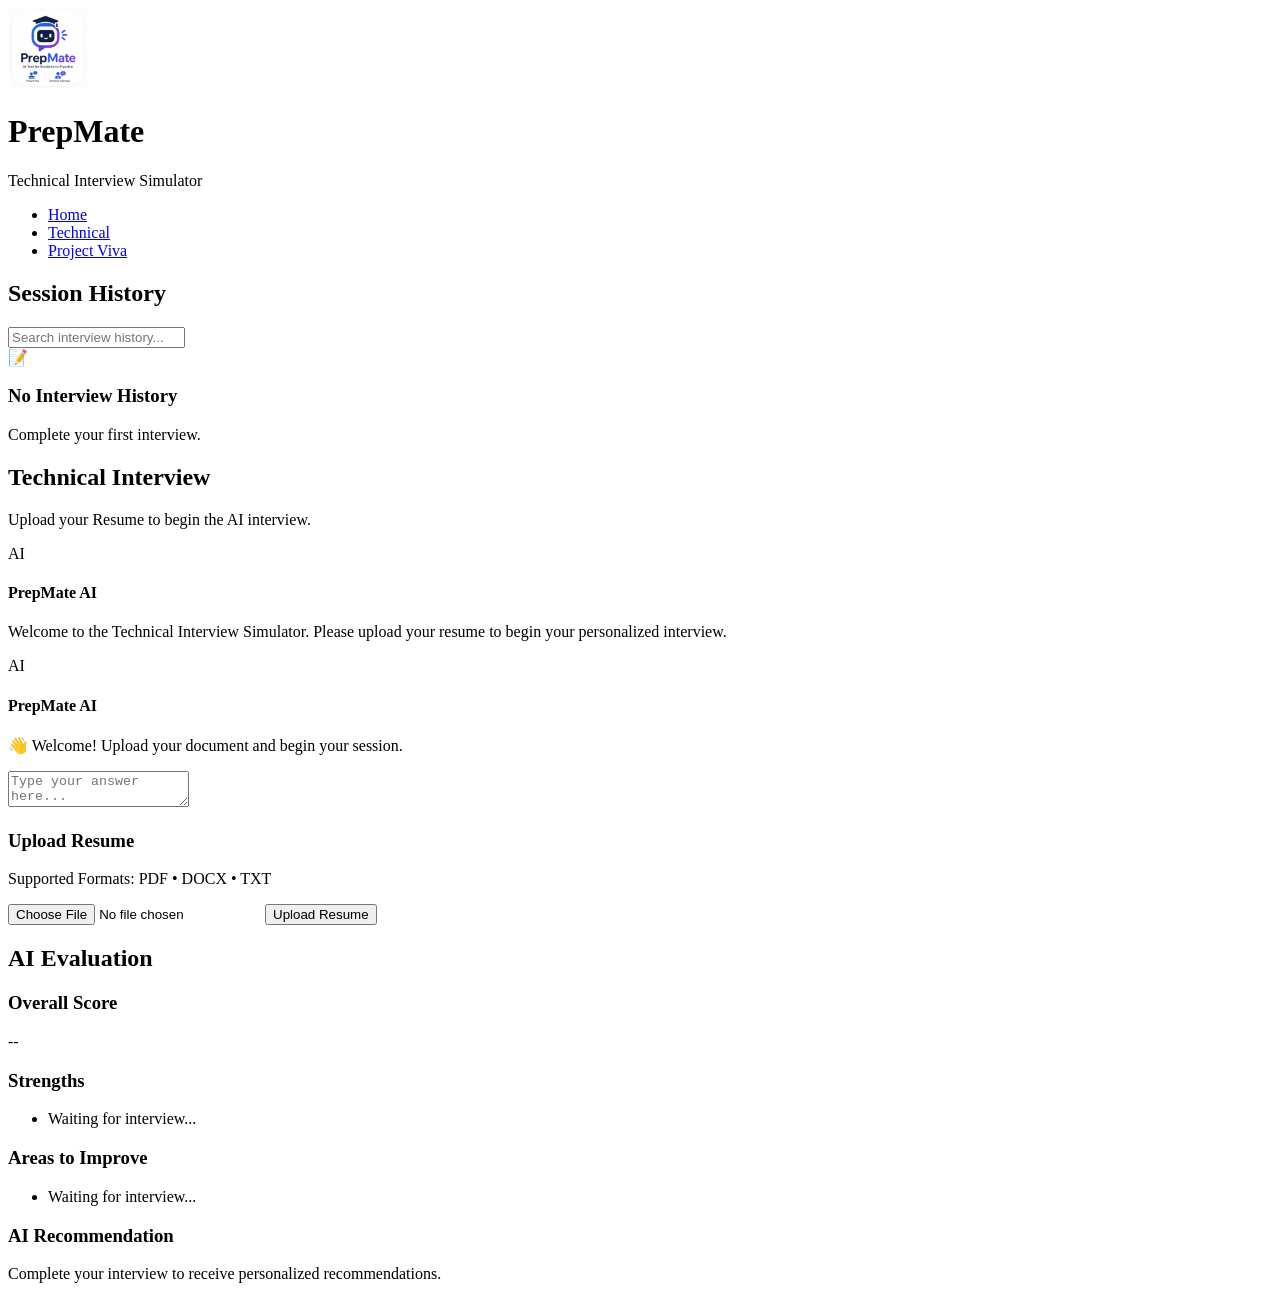
==== src/technical.html @ 107748c3 "Add files via upload" ====
<!DOCTYPE html>
<html lang="en">

<head>

    <meta charset="UTF-8">

    <meta name="viewport"
          content="width=device-width, initial-scale=1.0">

    <title>PrepMate | Technical Interview</title>

    <!-- Google Font -->

    <link rel="preconnect"
          href="https://fonts.googleapis.com">

    <link rel="preconnect"
          href="https://fonts.gstatic.com"
          crossorigin>

    <link href="https://fonts.googleapis.com/css2?family=Poppins:wght@300;400;500;600;700&display=swap"
          rel="stylesheet">

    <!-- CSS -->

   <link rel="stylesheet" href="css/technical.css">
  
</head>

<body class="technical-page">

<!-- ======================================================
                        NAVIGATION BAR
======================================================= -->

<header class="dashboard-navbar">

    <div class="brand">

        <img src="../images/Prepmate_logo.png"
             alt="PrepMate Logo"
             class="logo"
             width="80"
             height="80">

        <h1>PrepMate</h1>

    </div>

    <div class="page-title">

        <span>Technical Interview Simulator</span>

    </div>

    <nav>

        <ul>

            <li>

                <a href="index.html">

                    Home

                </a>

            </li>

            <li>

                <a class="active"
                   href="technical.html">

                    Technical

                </a>

            </li>

            <li>

                <a href="viva.html">

                    Project Viva

                </a>

            </li>

        </ul>

    </nav>

</header>



<!-- ======================================================
                    MAIN DASHBOARD
======================================================= -->

<main class="technical-dashboard">



<!-- ======================================================
                    SESSION HISTORY SIDEBAR
======================================================= -->

<aside id="historyPanel">

    <!-- Sidebar Heading -->

    <div class="panel-heading">

        <h2>Session History</h2>

    </div>

    <!-- Search (Optional) -->

    <div class="history-search">

        <input
            type="text"
            id="historySearch"
            placeholder="Search interview history...">

    </div>

    <!-- History List -->

    <div id="historyContainer">


        <div class="empty-history">

            <div class="history-icon">📝</div>

            <h3>No Interview History</h3>

            <p>

                Complete your first technical interview.
                Your interview sessions will appear here.

            </p>

        </div>

    </div>

</aside>

<section id="chatWorkspace">

    <div class="workspace-header">

        <h2>

            Technical Interview

        </h2>

        <p>

            Upload your Resume to begin the AI interview.

        </p>

    </div>



   
        <!-- ======================================================
                    CHAT CONTAINER
    ======================================================= -->

    <section id="chatContainer">

        <!-- Initial AI Welcome Message -->

        <div class="message ai-message">

            <div class="avatar">

                AI

            </div>

            <div class="message-content">

                <h4>PrepMate AI</h4>

                <p>Welcome to the Technical Interview Simulator.
Please upload your resume to begin your personalized interview.
                </p>

            </div>

        </div>



        <!-- ==================================================

            Dynamic chat messages will appear here.

        =================================================== -->

        <div id="chatMessages">

            <!--

            JavaScript Example

            <div class="message user-message"></div>

            <div class="message ai-message"></div>

            -->

        </div>

    </section>



    <!-- ======================================================
                    AI TYPING INDICATOR
    ======================================================= -->

    <div id="typingIndicator" class="hidden">

        <span></span>

        <span></span>

        <span></span>

    </div>



    <!-- ======================================================
                    CHAT INPUT
    ======================================================= -->

    <section id="inputSection">

        <textarea

            id="messageInput"

            rows="2"

            placeholder="Type your answer here..."></textarea>

        <!--

            JavaScript will display this button
            only when user types something.

        -->

        <button id="sendButton">

            Send

        </button>

    </section>

</section>



<!-- ======================================================
                    RIGHT PANEL
======================================================= -->

<aside id="evaluationPanel">

     <!-- Upload Card -->

    <section id="uploadCard">

    <h3>Upload Resume</h3>

    <p>Supported Formats: PDF • DOCX • TXT</p>

    <div class="upload-actions">

        <input
            type="file"
            id="resumeUpload"
            accept=".pdf,.docx,.txt">

        <button id="uploadButton">

            Upload Resume

        </button>

    </div>

</section>

    <div class="panel-heading">

        <h2>

            AI Evaluation

        </h2>

    </div>



    <!-- Overall Score -->

    <div class="evaluation-card">

        <h3>

            Overall Score

        </h3>

        <div id="overallScore">

            --

        </div>

    </div>



    <!-- Strengths -->

    <div class="evaluation-card">

        <h3>

            Strengths

        </h3>

        <ul id="strengthList">

            <li>

                Waiting for interview...

            </li>

        </ul>

    </div>



    <!-- Areas for Improvement -->

    <div class="evaluation-card">

        <h3>

            Areas to Improve

        </h3>

        <ul id="improvementList">

            <li>

                Waiting for interview...

            </li>

        </ul>

    </div>



    <!-- AI Recommendation -->

    <div class="evaluation-card">

        <h3>

            AI Recommendation

        </h3>

        <p id="recommendation">

            Complete your interview to receive personalized recommendations.

        </p>

    </div>

</aside>

</main>



<script src="js/config.js"></script>
<script src="js/api.js"></script>
<script src="js/ui.js"></script>
<script src="js/chat.js"></script>
<script src="js/upload.js"></script>
<script src="js/app.js"></script>

</body>

</html>
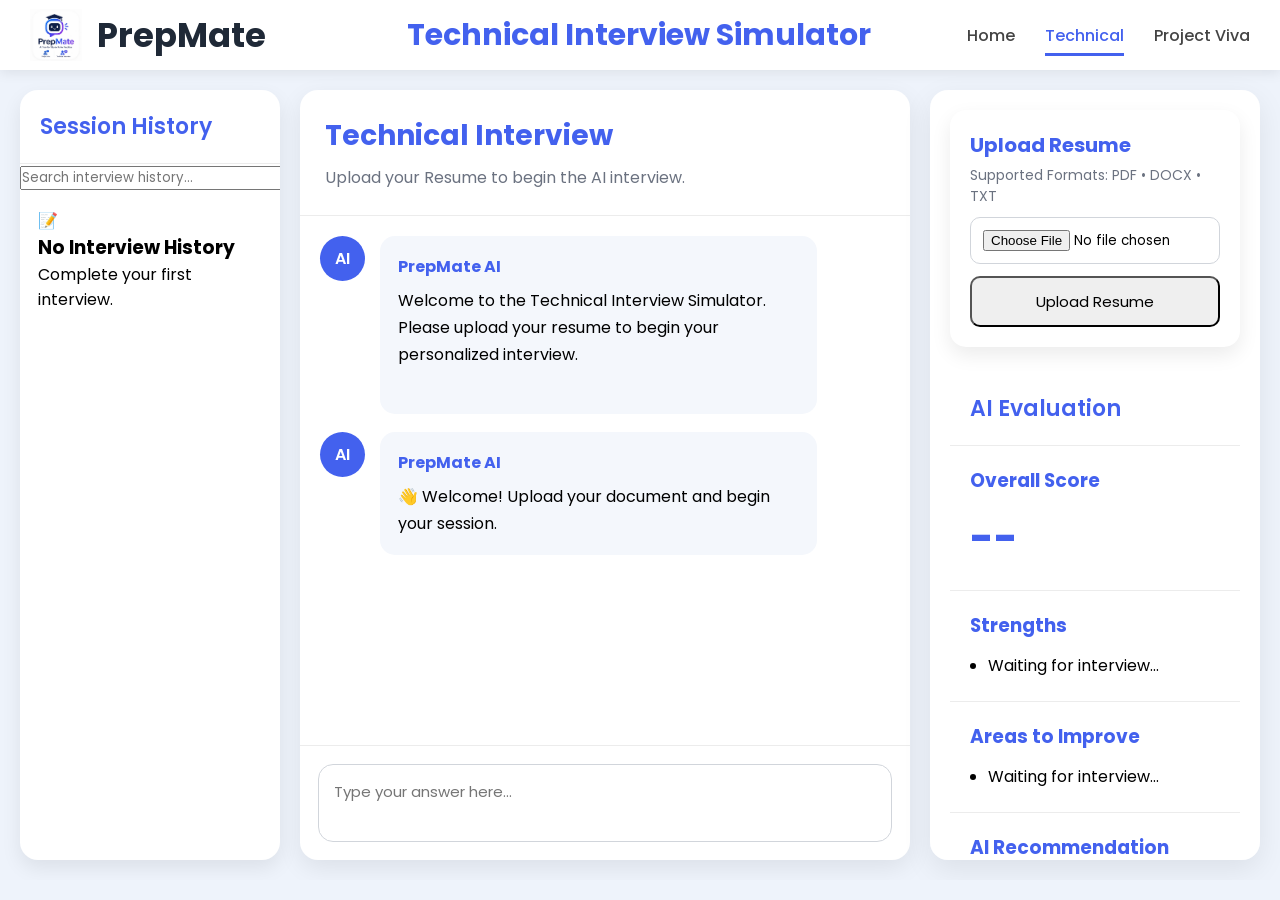
==== commit 4154f082: "Update technical.html" ====
--- a/src/technical.html
+++ b/src/technical.html
@@ -38,7 +38,7 @@
 
     <div class="brand">
 
-        <img src="../images/Prepmate_logo.png"
+        <img src="../src/images/Prepmate_logo.png"
              alt="PrepMate Logo"
              class="logo"
              width="80"
@@ -422,4 +422,4 @@
 
 </body>
 
-</html>+</html>
--- a/src/css/technical.css
+++ b/src/css/technical.css
@@ -0,0 +1,947 @@
+/*============================================================
+
+                    DASHBOARD LAYOUT
+                    technical.html
+
+=============================================================*/
+@import url('https://fonts.googleapis.com/css2?family=Poppins:wght@300;400;500;600;700&display=swap');
+
+*{
+    margin:0;
+    padding:0;
+    box-sizing:border-box;
+    font-family:'Poppins',sans-serif;
+}
+
+/* Dashboard Page */
+
+.technical-page{
+
+    background:#EEF3FB;
+
+    min-height:100vh;
+
+}
+
+.brand{
+
+    display:flex;
+
+    align-items:center;
+
+    gap:15px;
+
+    min-width:260px;
+
+}
+
+.logo{
+
+    width:52px;
+
+    height:52px;
+
+    object-fit:contain;
+
+}
+
+.brand h1{
+
+    margin:0;
+
+    font-size:34px;
+
+    font-weight:700;
+
+    color:#1F2937;
+
+    white-space:nowrap;
+
+}
+
+
+
+/*============================================================
+
+                    NAVBAR
+=============================================================*/
+
+.dashboard-navbar{
+
+    height:70px;
+
+    display:grid;
+
+    grid-template-columns:280px 1fr auto;
+
+    align-items:center;
+
+    padding:0 30px;
+
+    background:white;
+
+    box-shadow:0 3px 12px rgba(0,0,0,.08);
+
+}
+
+
+
+.page-title{
+
+    text-align:center;
+
+}
+
+.page-title span{
+
+    font-size:30px;
+
+    font-weight:700;
+
+    color:#4361EE;
+
+}
+
+.dashboard-navbar nav ul{
+
+    display:flex;
+
+    list-style:none;
+
+    gap:30px;
+
+    margin:0;
+
+    padding:0;
+
+}
+
+.dashboard-navbar nav a{
+
+    text-decoration:none;
+
+    color:#444;
+
+    font-weight:500;
+
+    transition:.3s;
+
+}
+
+.dashboard-navbar nav a:hover{
+
+    color:#4361EE;
+
+}
+
+.dashboard-navbar nav .active{
+
+    color:#4361EE;
+
+    border-bottom:3px solid #4361EE;
+
+    padding-bottom:6px;
+
+}
+
+/*============================================================
+
+                    MAIN GRID
+=============================================================*/
+
+.technical-dashboard{
+
+    display:grid;
+
+    grid-template-columns:260px 1fr 330px;
+
+    gap:20px;
+
+    padding:20px;
+
+    height:calc(100vh - 90px);
+
+    overflow:hidden;
+}
+
+
+
+/*============================================================
+
+                HISTORY PANEL
+=============================================================*/
+
+#historyPanel{
+
+    background:white;
+
+    border-radius:18px;
+
+    box-shadow:0 8px 25px rgba(0,0,0,.08);
+
+    overflow:hidden;
+
+    display:flex;
+
+    flex-direction:column;
+
+}
+
+
+#historyContainer{
+
+    flex:1;
+
+    overflow-y:auto;
+
+    padding:20px;
+
+}
+/*============================================================
+
+               SESSION HISTORY CARDS
+
+=============================================================*/
+
+/*============================================================
+
+                SESSION HISTORY SIDEBAR
+
+=============================================================*/
+
+#historyPanel{
+
+    background:#ffffff;
+
+    border-radius:18px;
+
+    box-shadow:0 8px 20px rgba(0,0,0,.08);
+
+    display:flex;
+
+    flex-direction:column;
+
+    height:100%;
+
+    overflow:hidden;
+
+}
+
+
+.panel-heading{
+
+    padding:20px;
+
+    border-bottom:1px solid #E5E7EB;
+
+}
+
+.panel-heading h2{
+
+    color:#4361EE;
+
+    font-size:24px;
+
+    font-weight:600;
+
+}
+
+
+#historyContainer{
+
+    flex:1;
+
+    overflow-y:auto;
+
+    padding:18px;
+
+}
+
+
+
+/*============================================================
+
+                HISTORY CARD
+
+=============================================================*/
+
+.history-card{
+
+    background:#F8FAFF;
+
+    border:1px solid #E5E7EB;
+
+    border-radius:14px;
+
+    padding:15px;
+
+    margin-bottom:18px;
+
+    transition:.3s;
+
+}
+
+
+.history-card:hover{
+
+    transform:translateY(-2px);
+
+    box-shadow:0 8px 15px rgba(0,0,0,.08);
+
+}
+
+
+.history-top{
+
+    display:flex;
+
+    justify-content:space-between;
+
+    align-items:center;
+
+    margin-bottom:10px;
+
+}
+
+
+.history-top h3{
+
+    font-size:16px;
+
+    color:#4361EE;
+
+}
+
+
+.history-date{
+
+    color:#6B7280;
+
+    font-size:13px;
+
+    margin-bottom:6px;
+
+}
+
+
+.history-score{
+
+    color:#1F2937;
+
+    font-size:14px;
+
+    margin-bottom:12px;
+
+}
+
+
+.history-btn{
+
+    width:100%;
+
+    padding:10px;
+
+    border:none;
+
+    border-radius:10px;
+
+    background:#4361EE;
+
+    color:white;
+
+    cursor:pointer;
+
+    transition:.3s;
+
+}
+
+
+.history-btn:hover{
+
+    background:#3451DA;
+
+}
+
+
+.bookmark-btn{
+
+    border:none;
+
+    background:none;
+
+    font-size:20px;
+
+    cursor:pointer;
+
+}
+
+
+
+/* Scrollbar */
+
+#historyContainer::-webkit-scrollbar{
+
+    width:7px;
+
+}
+
+#historyContainer::-webkit-scrollbar-thumb{
+
+    background:#4361EE;
+
+    border-radius:20px;
+
+}
+
+/*============================================================
+
+                    CENTER PANEL
+=============================================================*/
+
+#chatWorkspace{
+
+    background:white;
+
+    border-radius:18px;
+
+    box-shadow:0 8px 25px rgba(0,0,0,.08);
+
+    display:flex;
+
+    flex-direction:column;
+
+    overflow:hidden;
+
+    height:100%;
+
+}
+/*============================================================
+
+                PANEL HEADINGS
+
+=============================================================*/
+
+.panel-heading{
+
+    padding:20px;
+
+    border-bottom:1px solid #ECECEC;
+
+}
+
+.panel-heading h2{
+
+    color:#4361EE;
+
+    font-size:22px;
+
+}
+
+
+
+/*============================================================
+
+                CHAT HEADER
+
+=============================================================*/
+
+.workspace-header{
+
+    padding:25px;
+
+    border-bottom:1px solid #ECECEC;
+
+}
+
+.workspace-header h2{
+
+    font-size:28px;
+
+    color:#4361EE;
+
+    margin-bottom:8px;
+
+}
+
+.workspace-header p{
+
+    color:#6B7280;
+
+}
+
+
+
+/*============================================================
+
+                UPLOAD CARD
+
+=============================================================*/
+
+.upload-actions{
+
+    display:flex;
+
+    flex-direction:column;
+
+    gap:12px;
+}
+
+#uploadCard{
+
+    margin-bottom:25px;
+
+    padding:20px;
+
+    background:#ffffff;
+
+    border-radius:16px;
+
+    box-shadow:0 8px 20px rgba(0,0,0,.08);
+}
+
+#uploadCard:hover{
+
+    background:#EEF4FF;
+
+}
+
+#uploadCard h3{
+
+    color:#4361EE;
+
+    font-size:20px;
+
+    margin-bottom:5px;
+
+}
+
+#uploadCard p{
+
+    color:#6B7280;
+
+    font-size:14px;
+
+    margin-bottom:10px;
+
+}
+
+#resumeUpload{
+
+    width:100%;
+
+    padding:12px;
+
+    border-radius:10px;
+
+    border:1px solid #D1D5DB;
+
+    background:white;
+    flex:1;
+
+}
+
+#uploadButton{
+
+    width:100%;
+
+    padding:12px;
+
+    border-radius:10px;
+
+    font-size:15px;
+}
+
+#uploadButton:hover{
+
+    background:#3451DA;
+
+}
+
+
+
+/*============================================================
+
+                CHAT AREA
+
+=============================================================*/
+
+#chatContainer{
+
+    flex:1;
+
+    overflow-y:auto;
+
+    padding:20px;
+
+    padding-right:8px;
+
+    display:flex;
+
+    flex-direction:column;
+
+    gap:18px;
+
+}
+
+
+
+/*============================================================
+
+                MESSAGE
+
+=============================================================*/
+
+.message{
+
+    display:flex;
+
+    gap:15px;
+
+    align-items:flex-start;
+
+}
+
+
+
+/*============================================================
+
+                AVATAR
+
+=============================================================*/
+
+.avatar{
+
+    width:45px;
+
+    height:45px;
+
+    border-radius:50%;
+
+    background:#4361EE;
+
+    color:white;
+
+    display:flex;
+
+    justify-content:center;
+
+    align-items:center;
+
+    font-weight:600;
+
+    flex-shrink:0;
+
+}
+
+
+
+/*============================================================
+
+                MESSAGE BOX
+
+=============================================================*/
+
+.message-content{
+
+    background:#F4F7FC;
+
+    padding:18px;
+
+    border-radius:15px;
+
+    max-width:75%;
+
+}
+
+.message-content h4{
+
+    color:#4361EE;
+
+    margin-bottom:8px;
+
+}
+
+.message-content p{
+
+    line-height:1.7;
+
+    white-space: pre-wrap;
+
+}
+
+
+
+/*============================================================
+
+                USER MESSAGE
+
+=============================================================*/
+
+.user-message{
+
+    justify-content:flex-end;
+
+}
+
+.user-message .message-content{
+
+    background:#4361EE;
+
+    color:white;
+
+}
+
+.user-message .message-content h4{
+
+    color:white;
+
+}
+
+
+
+/*============================================================
+
+                INPUT SECTION
+
+=============================================================*/
+
+#inputSection{
+
+    border-top:1px solid #ECECEC;
+
+    padding:18px;
+
+    display:flex;
+
+    gap:15px;
+
+    align-items:flex-end;
+
+}
+
+
+
+/*============================================================
+
+                TEXTAREA
+
+=============================================================*/
+
+#messageInput{
+
+    flex:1;
+
+    resize:none;
+
+    border:1px solid #D1D5DB;
+
+    border-radius:15px;
+
+    padding:15px;
+
+    font-family:'Poppins',sans-serif;
+
+    font-size:15px;
+
+    outline:none;
+
+    min-height:60px;
+
+}
+
+#messageInput:focus{
+
+    border-color:#4361EE;
+
+}
+
+
+
+/*============================================================
+
+                SEND BUTTON
+
+=============================================================*/
+
+#sendButton{
+
+    background:#4361EE;
+
+    color:white;
+
+    border:none;
+
+    padding:15px 28px;
+
+    border-radius:12px;
+
+    cursor:pointer;
+
+    font-weight:600;
+
+    transition:.3s;
+
+    display:none;
+
+}
+
+#sendButton:hover{
+
+    background:#3451DA;
+
+}
+
+
+
+/*============================================================
+
+                TYPING INDICATOR
+
+=============================================================*/
+
+#typingIndicator{
+
+    display:flex;
+
+    gap:6px;
+
+    padding:0 25px 15px;
+
+}
+
+#typingIndicator.hidden{
+
+    display:none;
+
+}
+
+#typingIndicator span{
+
+    width:8px;
+
+    height:8px;
+
+    background:#4361EE;
+
+    border-radius:50%;
+
+    animation:typing 1s infinite;
+
+}
+
+#typingIndicator span:nth-child(2){
+
+    animation-delay:.2s;
+
+}
+
+#typingIndicator span:nth-child(3){
+
+    animation-delay:.4s;
+
+}
+
+@keyframes typing{
+
+    0%,100%{
+
+        transform:translateY(0);
+
+    }
+
+    50%{
+
+        transform:translateY(-6px);
+
+    }
+
+}
+
+
+
+/*============================================================
+
+                EVALUATION PANEL
+
+=============================================================*/
+
+#evaluationPanel{
+
+    background:#fff;
+
+    border-radius:18px;
+
+    padding:20px;
+
+    overflow-y:auto;
+
+    max-height:calc(100vh - 130px);
+
+    box-shadow:0 10px 30px rgba(0,0,0,.08);
+}
+
+.evaluation-card{
+
+    padding:20px;
+
+    border-bottom:1px solid #ECECEC;
+
+}
+
+.evaluation-card h3{
+
+    color:#4361EE;
+
+    margin-bottom:12px;
+
+}
+
+#overallScore{
+
+    font-size:42px;
+
+    font-weight:700;
+
+    color:#4361EE;
+
+}
+
+.evaluation-card ul{
+
+    padding-left:18px;
+
+    line-height:1.8;
+
+}
+
+.evaluation-card p{
+
+    line-height:1.8;
+
+    color:#4B5563;
+
+}
+
+
+
+/*============================================================
+
+                SCROLLBAR
+
+=============================================================*/
+
+#chatContainer::-webkit-scrollbar,
+#historyContainer::-webkit-scrollbar{
+
+    width:8px;
+
+}
+
+#chatContainer::-webkit-scrollbar-thumb,
+#historyContainer::-webkit-scrollbar-thumb{
+
+    background:#4361EE;
+
+    border-radius:20px;
+
+}
